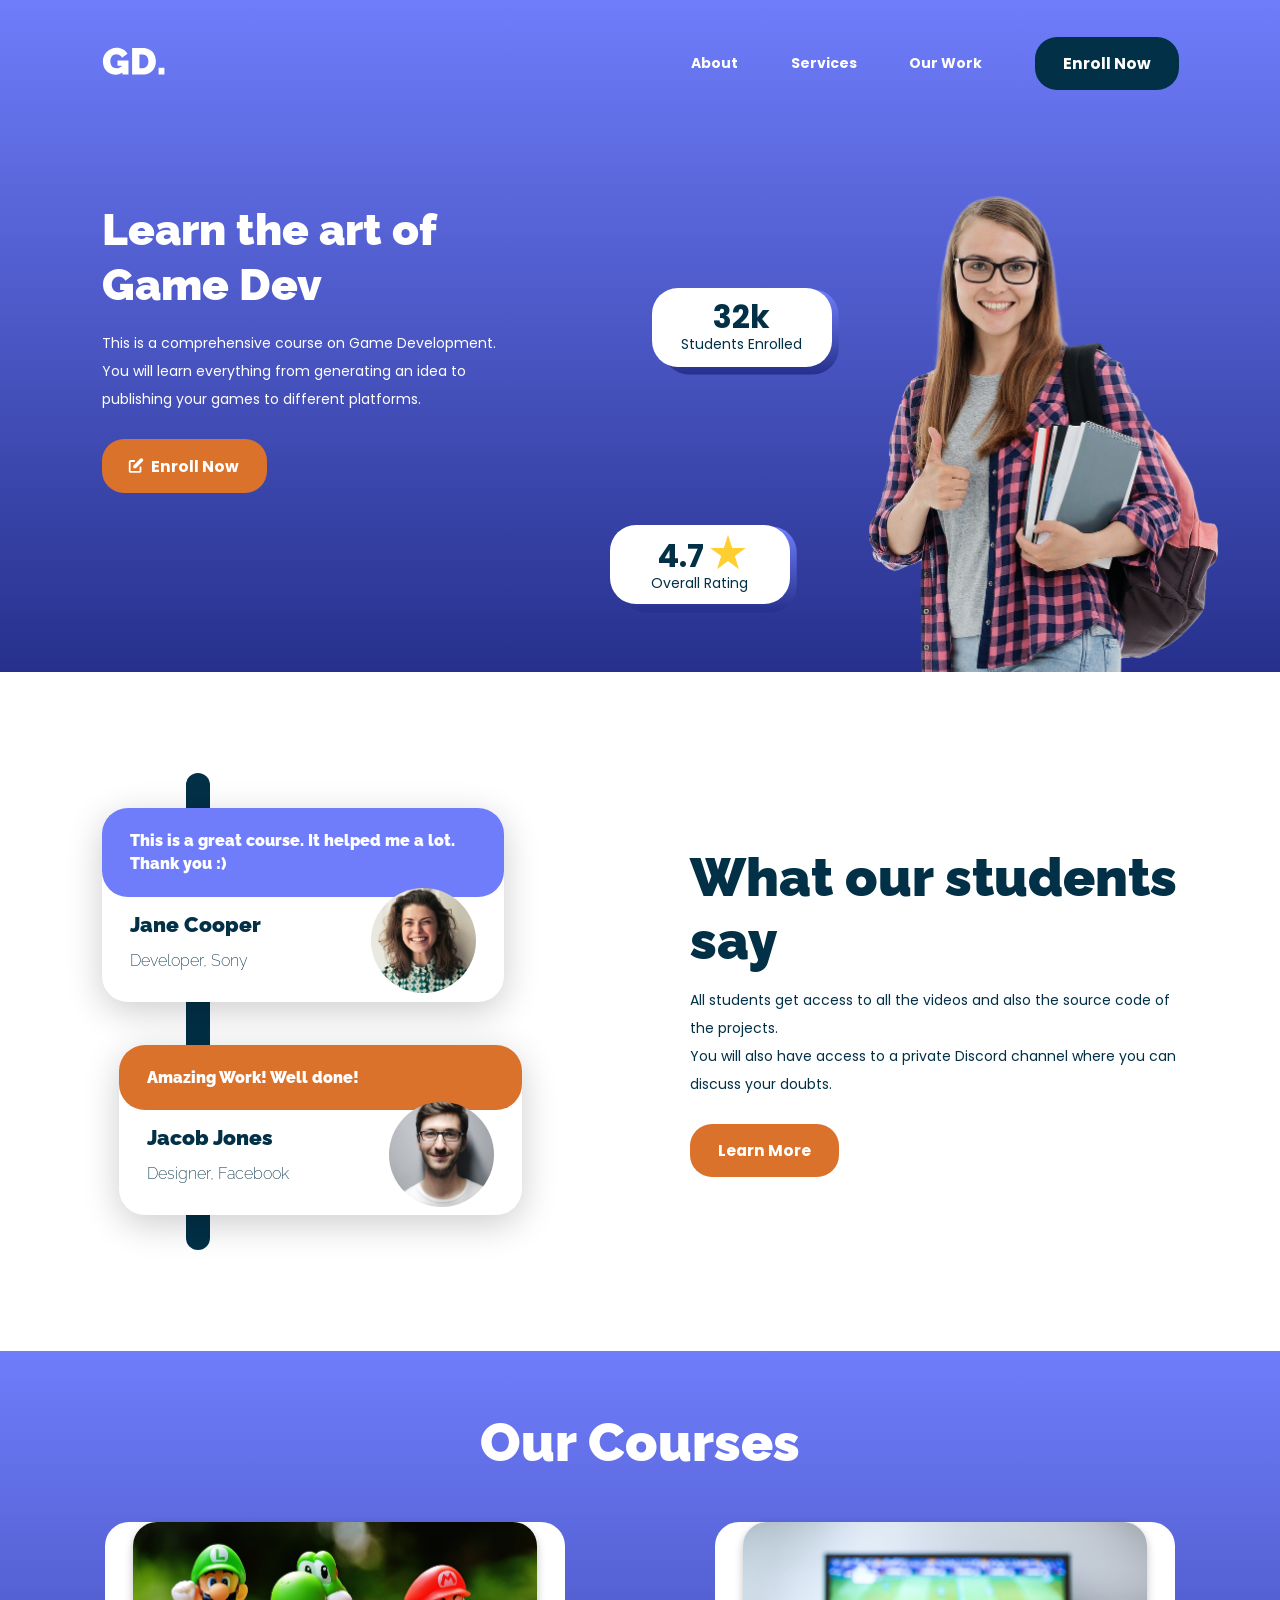
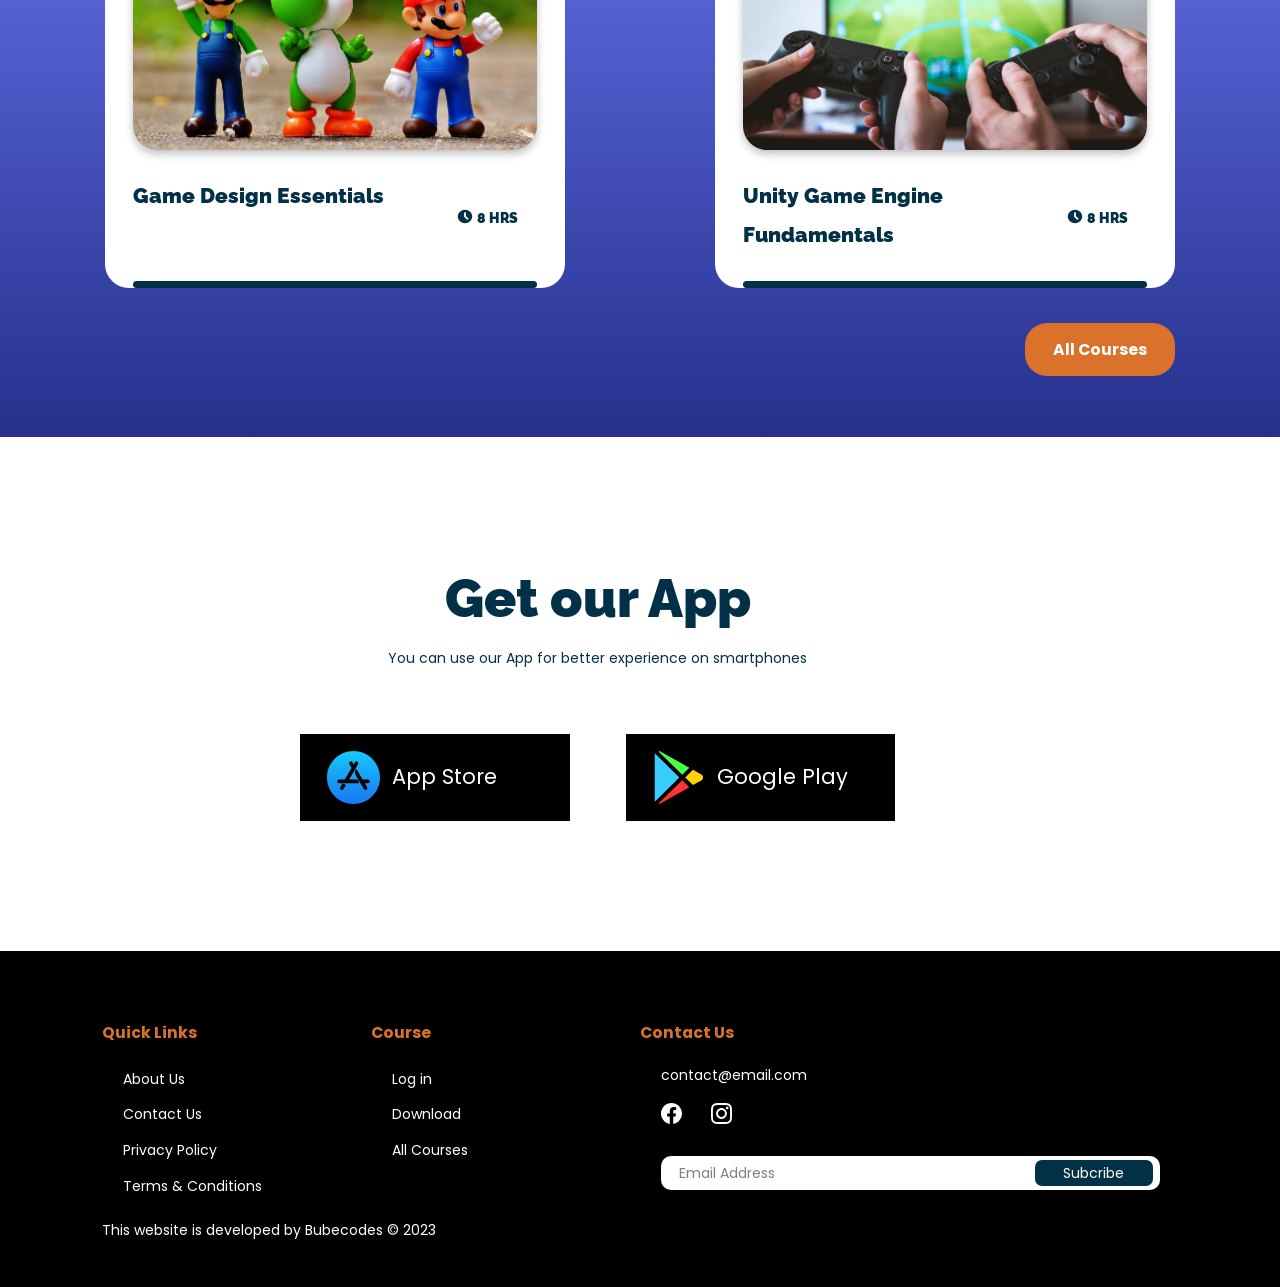
==== index.html @ 2bd20683 "first commit" ====
<!DOCTYPE html>
<html lang="en">
  <head>
    <meta charset="UTF-8" />
    <meta name="viewport" content="width=device-width, initial-scale=1.0" />
    <title>Game Dev</title>

    <link rel="stylesheet" href="../styles/styles.css">
    <link rel="stylesheet" href="../styles/reset.css">
  </head>
  <body>
    <header>
      <nav class="inner-container">
        <div id="logo">
          <img src="../assets/Logo (1).svg" alt="" class="logo-img" />
        </div>
        <div id="nav-bar">
          <img src="../assets/XOutline.svg" alt="" class="close-icon mobile"  />
          <ul class="nav-items">
            <li><a href="./" class="nav-link">About</a></li>
            <li><a href="./" class="nav-link">Services</a></li>
            <li><a href="./" class="nav-link">Our Work</a></li>
            <li><a href="./"><button>Enroll Now</button></a></li>
          </ul>
        </div>
        <img src="../assets/MenuAlt4Outline.svg" alt="" class="open-icon mobile" id="open-nav">
      </nav>
      <section id="hero-section" class="inner-container">
        <div class="hero-intro">
          <h1 class="hero-heading">Learn the art of Game Dev</h1>
          <p class="hero-subheading">
            This is a comprehensive course on Game Development. You will learn
            everything from generating an idea to publishing your games to
            different platforms.
          </p>
          <button class="button">
            <img src="../assets/PencilAlt.svg" alt="" class="btn-icon" />
            <span class="btn-text">Enroll Now</span>
          </button>
        </div>
        <div class="hero-img-section">
            <div class="student-enrolled">
                <span class="achievement">32k</span>
                <span class="enrolled">Students Enrolled</span>
            </div>
            <div class="rating">
                <span class="achievement">4.7<img src="../assets/emojione_star.svg" alt="" class="star-icon"></span>
                <span class="overall">Overall Rating</span>
            </div>
            <img src="../assets/person-hero.png" alt="" class="hero-img">
        </div>
      </section>
    </header>
    <main>
        <div class="inner-container">
            <section id="testimonial">
                <div class="testimonial-card">
                    <div class="line"></div>
                    <div class="card card-1">
                        <div class="testimonial">This is a great course. It helped me a lot. Thank you :)</div>
                        <div class="card-profile">
                            <div class="profile">
                                <span class="name">Jane Cooper</span>
                                <span class="occupation">Developer, Sony</span>
                            </div>
                            <div class="card-img"><img src="../assets/person-1.jpeg" alt="" class="person-photo"></div>
                        </div>
                    </div>
                    <div class="card card-2">
                        <div class="testimonial orange">Amazing Work! Well done!</div>
                        <div class="card-profile">
                            <div class="profile">
                                <span class="name">Jacob Jones</span>
                                <span class="occupation">Designer, Facebook</span>
                            </div>
                            <div class="card-img"><img src="../assets/person-2.jpeg" alt="" class="person-photo"></div>
                        </div>
                    </div>
                </div>
                <div class="testimonial-intro">
                    <h2 class="testimonial-heading">What our students say</h2>
                    <p>All students get access to all the videos and also the source code of the projects. <br>
                        You will also have access to a private Discord channel where you can discuss your doubts.
                    </p>
                    <button class="button orange">Learn More</button>
                </div>
            </section>
        </div>

        <div class="course-background">
            <div class="inner-container">
                <section id="our-courses" >
                    <h2>Our Courses</h2>
                    <div class="courses">
                        <div class="course-card">
                            <div class="img">
                                <img src="../assets/mario.jpeg" alt="">
                            </div>
                            <div class="game-title">
                                <span class="title">Game Design Essentials
                                </span>
                                <span class="hours"><img src="../assets/Clock.svg" alt=""> 8 HRS</span>
                            </div>
                            <div class="underline"></div>
                        </div>
                        <div class="course-card">
                            <div class="img">
                                <img src="../assets/pad-gaming.jpeg" alt="">
                            </div>
                            <div class="game-title">
                                <span class="title">Unity Game Engine Fundamentals</span>
                                <span class="hours"><img src="../assets/Clock.svg" alt=""> 8 HRS</span>
                            </div>
                            <div class="underline"></div>
                        </div>
                    </div>
                    <button class="button orange">All Courses</button>
                </section>
            </div>
        </div>

        <div class="inner-container">
            <section id="get-app">
                <h2>Get our App</h2>
                <p>You can use our App for better experience on smartphones</p>
                <div class="app-stores">
                    <div class="store">
                        <img src="../assets/Vector (1).svg" alt="" class="store-logo">
                        <span class="store-name">App Store</span>
                    </div>
                    <div class="store">
                        <img src="../assets/Group 8.svg" alt="" class="store-logo">
                        <span class="store-name">Google Play</span>
                    </div>
                </div>
            </section>
        </div>
    </main>
    <footer>
        <div class="inner-container">
            <div class="footer-links">
                <div class="quick-links">
                    <h3 class="footer-heading">Quick Links</h3>
                    <ul class="footer-ul">
                        <li><a href="./" class="footer-li">About Us</a></li>
                        <li><a href="./" class="footer-li">Contact Us</a></li>
                        <li><a href="./" class="footer-li">Privacy Policy</a></li>
                        <li><a href="./" class="footer-li">Terms & Conditions</a></li>
                    </ul>
                </div>
                <div class="course">
                    <h3 class="footer-heading">Course</h3>
                    <ul class="footer-ul">
                        <li><a href="./" class="footer-li">Log in</a></li>
                        <li><a href="./" class="footer-li">Download</a></li>
                        <li><a href="./" class="footer-li">All Courses</a></li>
                    </ul>
                </div>
                <div class="contact-us">
                    <h3 class="footer-heading">Contact Us</h3>
                    <div class="footer-ul">
                        <span><a href="./" class="footer-li">contact@email.com</a></span>
                        <div class="social-wrapper">
                            <img src="../assets/facebook-icon.svg" alt="" class="social">
                            <img src="../assets/instagram-icon.svg" alt="" class="social">
                        </div>
                        <div class="email-area">
                            <input type="email" placeholder="Email Address">
                            <button>Subcribe</button>
                        </div>
                    </div>
                </div>
            </div>
            <span class="small">This website is developed by Bubecodes © 2023</span>
        </div>
    </footer>
  </body>
  <script src="../script/index.js"></script>
</html>
---- styles/styles.css ----
@import url("https://fonts.googleapis.com/css2?family=Poppins:wght@200;300;400;500;600;700&family=Raleway:wght@400;700;800;900&display=swap");
.inner-container {
  max-width: 1280px;
  margin: 0 auto;
}

.mobile {
  display: none;
}

header {
  background: linear-gradient(180deg, #6f7dfb 0%, #26308c 100%);
  height: 48rem;
  overflow: hidden;
}

nav {
  display: flex;
  justify-content: space-between;
  align-items: center;
  padding: 2.62rem 7.25rem;
}
nav #logo img {
  width: 4.5rem;
  height: 2.95rem;
}
nav .nav-items {
  display: flex;
  align-items: center;
}
nav .nav-items li + li {
  margin-left: 3.75rem;
}
nav .nav-items a {
  color: #ffffff;
  font-size: 1rem;
  font-family: "Poppins", sans-serif;
  font-weight: 700;
}
nav .nav-items a:hover {
  color: #023047;
}
nav .nav-items button {
  border: none;
  font-size: 1.125em;
  font-family: "Poppins", sans-serif;
  border-radius: 22px;
  color: #ffffff;
  cursor: pointer;
  padding: 1rem 2rem;
  font-weight: 700;
  background-color: #023047;
}
nav .nav-items button:hover {
  opacity: 0.7;
}
nav .nav-items button:active {
  opacity: 1;
}

#hero-section {
  display: flex;
  align-items: center;
  justify-content: space-between;
  align-items: flex-start;
  margin-top: 4rem;
  padding: 0rem 7.25rem;
}
#hero-section .hero-intro {
  width: 28.5rem;
  position: relative;
  top: 1.5rem;
}
#hero-section .hero-intro h1 {
  color: #ffffff;
  font-family: "Raleway", sans-serif;
  font-size: 3.125rem;
  font-weight: 900;
  line-height: 3.90625rem;
}
#hero-section .hero-intro p {
  color: #ffffff;
  font-family: "Poppins", sans-serif;
  font-size: 1rem;
  font-weight: 400;
  line-height: 2rem;
  margin-top: 1.13rem;
  margin-bottom: 1.88rem;
}
#hero-section .hero-intro button {
  border: none;
  font-size: 1.125em;
  font-family: "Poppins", sans-serif;
  border-radius: 22px;
  color: #ffffff;
  cursor: pointer;
  padding: 1rem 2rem;
  font-weight: 700;
  background-color: #da722c;
}
#hero-section .hero-intro button:hover {
  opacity: 0.7;
}
#hero-section .hero-intro button:active {
  opacity: 1;
}
#hero-section .hero-intro button > img {
  position: relative;
  top: 0.219rem;
  right: 0.188rem;
}
#hero-section .hero-img-section {
  position: relative;
  z-index: 1;
}
#hero-section .hero-img-section > img {
  width: 26.875rem;
  height: -moz-fit-content;
  height: fit-content;
  position: relative;
  right: -4rem;
  z-index: -2;
}
#hero-section .hero-img-section .student-enrolled {
  position: absolute;
  width: 12.875rem;
  height: 5.625rem;
  display: flex;
  flex-direction: column;
  align-items: center;
  justify-content: center;
  border-radius: 26px;
  font-family: "Poppins", sans-serif;
  color: #023047;
  font-size: 1rem;
  background-color: #ffffff;
  top: 7.56rem;
  left: -10.75rem;
}
#hero-section .hero-img-section .student-enrolled::before {
  content: "";
  position: absolute;
  border-radius: 26px;
  top: -0.25rem;
  right: 0.125rem;
  bottom: -0.25rem;
  left: 0.125rem;
  transform: translate(0.625rem, 0.313rem);
  z-index: -1;
  background: linear-gradient(180deg, #6f7dfb 0%, #26308c 100%);
}
#hero-section .hero-img-section .student-enrolled span {
  color: #023047;
  font-family: "Poppins", sans-serif;
}
#hero-section .hero-img-section .student-enrolled > span:nth-child(odd) {
  font-size: 2.25rem;
  font-weight: 700;
}
#hero-section .hero-img-section .student-enrolled > span:nth-child(even) {
  position: relative;
  font-size: 1rem;
  font-weight: 400;
  top: -7px;
}
#hero-section .hero-img-section .rating {
  position: absolute;
  width: 12.875rem;
  height: 5.625rem;
  display: flex;
  flex-direction: column;
  align-items: center;
  justify-content: center;
  border-radius: 26px;
  font-family: "Poppins", sans-serif;
  color: #023047;
  font-size: 1rem;
  background-color: #ffffff;
  bottom: 13.5rem;
  left: -13.75rem;
}
#hero-section .hero-img-section .rating::before {
  content: "";
  position: absolute;
  border-radius: 26px;
  top: -0.25rem;
  right: 0.125rem;
  bottom: -0.25rem;
  left: 0.125rem;
  transform: translate(0.625rem, 0.313rem);
  z-index: -1;
  background: linear-gradient(180deg, #6f7dfb 0%, #26308c 100%);
}
#hero-section .hero-img-section .rating span {
  color: #023047;
  font-family: "Poppins", sans-serif;
}
#hero-section .hero-img-section .rating > span:nth-child(odd) {
  font-size: 2.25rem;
  font-weight: 700;
}
#hero-section .hero-img-section .rating > span:nth-child(even) {
  position: relative;
  font-size: 1rem;
  font-weight: 400;
  top: -7px;
}
#hero-section .hero-img-section .rating .star-icon {
  position: relative;
  top: 0.313rem;
  left: 0.313rem;
  width: 2.75rem;
  height: 2.75rem;
}

#testimonial {
  display: flex;
  align-items: center;
  justify-content: space-between;
  margin: 7.25rem;
  height: 34rem;
}
#testimonial .testimonial-card {
  position: relative;
}
#testimonial .testimonial-card .line {
  position: relative;
  left: 6rem;
  width: 1.75rem;
  height: 34.125rem;
  border-radius: 1.5rem;
  background: #023047;
}
#testimonial .testimonial-card .card {
  position: absolute;
  width: 28.75rem;
  display: flex;
  flex-direction: column;
  border-radius: 26px;
  font-family: "Poppins", sans-serif;
  color: #023047;
  background-color: #ffffff;
  box-shadow: 0px 9px 36px 0px rgba(0, 0, 0, 0.2);
}
#testimonial .testimonial-card .card .testimonial {
  border-radius: 26px;
  width: calc(inherit - 4rem);
  padding: 1.5rem 2rem;
  color: #ffffff;
  font-family: "Raleway", sans-serif;
  font-size: 1.125rem;
  font-weight: 900;
  line-height: 1.6875rem;
  background-color: #6f7dfb;
}
#testimonial .testimonial-card .card .card-profile {
  display: flex;
  align-items: center;
  justify-content: space-between;
  justify-content: space-between;
  padding: 0 2rem;
  position: relative;
  top: -0.625rem;
}
#testimonial .testimonial-card .card .card-profile .profile {
  color: #023047;
  font-family: "Raleway", sans-serif;
  display: flex;
  flex-direction: column;
}
#testimonial .testimonial-card .card .card-profile .profile > span:nth-child(1) {
  font-weight: 900;
  font-size: 1.5rem;
  margin-bottom: 1rem;
}
#testimonial .testimonial-card .card .card-profile .profile > span:nth-child(2) {
  font-size: 1.125rem;
  font-weight: 200;
}
#testimonial .testimonial-card .card .card-profile .card-img {
  position: relative;
  width: 7.5rem;
  height: 7.5rem;
  border-radius: 50%;
  z-index: 1;
}
#testimonial .testimonial-card .card .card-profile .card-img img {
  border-radius: 50%;
  position: relative;
  width: inherit;
  height: inherit;
  -o-object-fit: cover;
     object-fit: cover;
}
#testimonial .testimonial-card .card-1 {
  top: 2.5rem;
}
#testimonial .testimonial-card .card-2 {
  bottom: 2.5rem;
  left: 1.25rem;
}
#testimonial .testimonial-card .card-2 .orange {
  background-color: #da722c;
}
#testimonial .testimonial-intro {
  color: #023047;
  width: 34.9rem;
}
#testimonial .testimonial-intro h2 {
  font-family: "Raleway", sans-serif;
  font-size: 3.75rem;
  font-weight: 900;
  line-height: 4.5rem;
}
#testimonial .testimonial-intro p {
  font-family: "Poppins", sans-serif;
  font-size: 1rem;
  font-weight: 400;
  line-height: 2rem;
  margin-top: 1rem;
  margin-bottom: 1.88rem;
}
#testimonial .testimonial-intro button {
  border: none;
  font-size: 1.125em;
  font-family: "Poppins", sans-serif;
  border-radius: 22px;
  color: #ffffff;
  cursor: pointer;
  padding: 1rem 2rem;
  font-weight: 700;
  background-color: #da722c;
}
#testimonial .testimonial-intro button:hover {
  opacity: 0.7;
}
#testimonial .testimonial-intro button:active {
  opacity: 1;
}

.course-background {
  background: linear-gradient(180deg, #6f7dfb 0%, #26308c 100%);
}

#our-courses {
  padding: 0 7.5rem;
  height: 49rem;
  display: flex;
  flex-direction: column;
  align-items: center;
  justify-content: center;
}
#our-courses h2 {
  color: #ffffff;
  text-align: center;
  font-family: "Raleway", sans-serif;
  font-size: 3.75rem;
  font-weight: 900;
}
#our-courses .courses {
  width: 100%;
  display: flex;
  justify-content: space-between;
}
#our-courses .courses .course-card {
  position: relative;
  display: flex;
  width: 28.875rem;
  height: 26.125rem;
  padding: 0rem 2rem;
  flex-direction: column;
  align-items: flex-start;
  gap: 1.875rem;
  border-radius: 24px;
  background-color: #ffffff;
  margin-top: 3.5rem;
  margin-bottom: 2.5rem;
}
#our-courses .courses .course-card .img {
  border-radius: 24px;
  width: 28.875rem;
  height: 16.25rem;
  box-shadow: 0px 4px 8px 0px rgba(0, 0, 0, 0.25);
}
#our-courses .courses .course-card .img img {
  border-radius: 24px;
  position: relative;
  width: inherit;
  height: inherit;
  -o-object-fit: cover;
     object-fit: cover;
}
#our-courses .courses .course-card .game-title {
  display: flex;
  align-items: center;
  gap: 1rem;
  justify-content: space-between;
  width: 100%;
  font-weight: 900;
  color: #023047;
  font-family: "Raleway", sans-serif;
}
#our-courses .courses .course-card .game-title > span:nth-child(1) {
  width: 70%;
  height: 5.62rem;
  font-size: 1.5rem;
  line-height: 2.8125rem;
}
#our-courses .courses .course-card .game-title > span:nth-child(2) {
  width: 20%;
  font-size: 1rem;
}
#our-courses .courses .course-card .game-title > span:nth-child(2) img {
  position: relative;
  top: 0.188rem;
  width: 1.25rem;
  height: 1.25rem;
}
#our-courses .courses .course-card .underline {
  height: 0.5rem;
  align-self: stretch;
  background-color: #023047;
  border-radius: 24px;
}
#our-courses button {
  border: none;
  font-size: 1.125em;
  font-family: "Poppins", sans-serif;
  border-radius: 22px;
  color: #ffffff;
  cursor: pointer;
  padding: 1rem 2rem;
  font-weight: 700;
  background-color: #da722c;
  align-self: flex-end;
}
#our-courses button:hover {
  opacity: 0.7;
}
#our-courses button:active {
  opacity: 1;
}

#get-app {
  margin: 9.25rem;
  width: 66.87rem;
  display: flex;
  flex-direction: column;
  align-items: center;
  justify-content: center;
}
#get-app h2 {
  color: #023047;
  text-align: center;
  font-family: "Raleway", sans-serif;
  font-size: 3.75rem;
  font-weight: 900;
  line-height: 4.5rem;
}
#get-app p {
  color: #023047;
  font-family: "Poppins", sans-serif;
  font-size: 1rem;
  font-weight: 400;
  line-height: 2rem;
  margin-top: 1rem;
  margin-bottom: 4.44rem;
}
#get-app .app-stores {
  display: flex;
  align-items: center;
  justify-content: space-between;
  width: 42.5rem;
}
#get-app .app-stores .store {
  background-color: black;
  display: flex;
  width: 15.375rem;
  padding: 1.25rem 1.9375rem;
  align-items: center;
  gap: 0.875rem;
}
#get-app .app-stores .store .store-logo {
  width: 3.75rem;
  height: 3.75rem;
}
#get-app .app-stores .store span {
  color: #ffffff;
  text-align: center;
  font-family: "Poppins", sans-serif;
  font-size: 1.5rem;
  font-weight: 400;
  line-height: 3rem;
}

footer {
  background-color: black;
  height: 14.5625rem;
  color: #ffffff;
  padding: 4.73rem 7.25rem;
  color: #ffffff;
  font-family: "Poppins", sans-serif;
  font-size: 1rem;
  font-weight: 400;
}
footer .small {
  position: relative;
  top: 2rem;
}
footer .footer-links {
  display: flex;
  align-items: center;
  justify-content: space-between;
  align-items: flex-start;
}
footer .footer-links .quick-links {
  position: relative;
  flex: 1;
}
footer .footer-links .course {
  position: relative;
  flex: 1;
}
footer .footer-links .contact-us {
  position: relative;
  flex: 2;
}
footer .footer-links .contact-us .email-area {
  width: 31.5625rem;
  height: 0.4375rem;
  background-color: #ffffff;
  display: flex;
  align-items: center;
  justify-content: space-between;
  width: 90%;
  border-radius: 10px;
  padding: 1rem 0.5rem;
}
footer .footer-links .contact-us .email-area input {
  border: none;
  outline: none;
  width: 65%;
  margin-left: 0.8rem;
  font-size: 1rem;
  font-family: "Poppins", sans-serif;
  font-weight: 400;
}
footer .footer-links .contact-us .email-area input::-moz-placeholder {
  color: gray;
  font-size: 1rem;
}
footer .footer-links .contact-us .email-area input::placeholder {
  color: gray;
  font-size: 1rem;
}
footer .footer-links .contact-us .email-area button {
  border: none;
  font-size: 1.125em;
  font-family: "Poppins", sans-serif;
  border-radius: 22px;
  color: #ffffff;
  cursor: pointer;
  padding: 1rem 2rem;
  font-weight: 700;
  width: 8.4375rem;
  height: 1.875rem;
  background-color: #023047;
  font-size: 1rem;
  font-weight: 400;
  font-family: "Poppins", sans-serif;
  padding: 0 0;
  border-radius: 7px;
}
footer .footer-links .contact-us .email-area button:hover {
  opacity: 0.7;
}
footer .footer-links .contact-us .email-area button:active {
  opacity: 1;
}
footer .footer-links .footer-heading {
  color: #da722c;
  font-family: "Poppins", sans-serif;
  font-size: 1.125rem;
  font-weight: bolder;
  line-height: 2.25rem;
}
footer .footer-links .footer-ul {
  display: flex;
  flex-direction: column;
  position: relative;
  left: 1.5rem;
  top: 0.88rem;
}
footer .footer-links .footer-ul .footer-li {
  color: #ffffff;
  font-family: "Poppins", sans-serif;
  font-size: 1rem;
  font-weight: 400;
  line-height: 2rem;
}
footer .footer-links .footer-ul .footer-li:hover {
  color: #6f7dfb;
}
footer .footer-links .footer-ul li {
  margin: 0.28rem 0;
}
footer .footer-links .footer-ul .social-wrapper {
  margin-top: 1rem;
  margin-bottom: 1.88rem;
}
footer .footer-links .footer-ul .social-wrapper > img:nth-child(1) {
  margin-right: 1.75rem;
}
footer .footer-links .footer-ul .social-wrapper .social {
  width: 1.5rem;
  height: 1.5rem;
  cursor: pointer;
}

@media only screen and (min-width: 1440px) and (max-width: 1550px) {
  html {
    font-size: 16.5px;
  }
}
@media only screen and (min-width: 1300px) and (max-width: 1440px) {
  html {
    font-size: 15px;
  }
}
@media only screen and (min-width: 1190px) and (max-width: 1300px) {
  html {
    font-size: 14px;
  }
}
@media only screen and (min-width: 1080px) and (max-width: 1190px) {
  html {
    font-size: 12.8px;
  }
}
@media only screen and (min-width: 960px) and (max-width: 1080px) {
  html {
    font-size: 11.5px;
  }
}
@media only screen and (min-width: 860px) and (max-width: 960px) {
  html {
    font-size: 10.5px;
  }
}
@media only screen and (min-width: 760px) and (max-width: 860px) {
  html {
    font-size: 9.5px;
  }
}
@media only screen and (min-width: 640px) and (max-width: 760px) {
  html {
    font-size: 7.8px;
  }
}
@media only screen and (max-width: 640px) {
  .mobile {
    display: block;
    width: 2.5rem;
    height: 2.5rem;
  }
  header {
    height: 56rem;
  }
  nav {
    display: flex;
    justify-content: space-between;
    align-items: center;
    padding: 3.75rem 2rem;
  }
  nav #logo img {
    width: 3.875rem;
    height: 2.625rem;
  }
  nav .open-icon {
    cursor: pointer;
  }
  nav #nav-bar {
    display: flex;
    position: absolute;
    background-color: black;
    flex-direction: column;
    align-items: center;
    justify-content: center;
    width: 100%;
    height: 56rem;
    z-index: 2;
    top: 0;
    opacity: 0;
    pointer-events: none;
    transition: ease-in-out 500ms;
  }
  nav #nav-bar.active {
    opacity: 1;
    pointer-events: all;
  }
  nav #nav-bar .close-icon {
    cursor: pointer;
    position: absolute;
    top: 3.75rem;
    right: 4rem;
    float: right;
  }
  nav .nav-items {
    display: flex;
    align-items: center;
    flex-direction: column;
  }
  nav .nav-items li + li {
    margin-left: 0rem;
  }
  nav .nav-items li {
    padding: 2rem 0rem;
  }
  nav .nav-items a {
    font-size: 1.5rem;
    font-weight: 400;
  }
  nav .nav-items a:hover {
    color: #6f7dfb;
  }
  nav .nav-items button {
    background-color: #da722c;
  }
  #hero-section {
    flex-direction: column;
    margin-top: 0rem;
    padding: 0rem 2rem;
  }
  #hero-section .hero-intro {
    width: 21.875rem;
    position: relative;
    top: 0rem;
    margin-bottom: 0rem;
  }
  #hero-section .hero-intro h1 {
    font-size: 2.25rem;
    line-height: 2.8125rem;
  }
  #hero-section .hero-intro button {
    font-size: 1em;
    padding: 0.75rem 2rem;
  }
  #hero-section .hero-intro button > img {
    position: relative;
    top: 0.25rem;
    right: 0.188rem;
  }
  #hero-section .hero-img-section {
    position: relative;
    z-index: 1;
    width: 100%;
  }
  #hero-section .hero-img-section > img {
    width: 19.125rem;
    height: -moz-fit-content;
    height: fit-content;
    position: relative;
    right: -5rem;
    z-index: -2;
    float: right;
  }
  #hero-section .hero-img-section .student-enrolled {
    position: absolute;
    width: 9.875rem;
    height: 4.625rem;
    top: 6.56rem;
    left: 2rem;
  }
  #hero-section .hero-img-section .student-enrolled > span:nth-child(odd) {
    font-size: 1.5rem;
  }
  #hero-section .hero-img-section .student-enrolled > span:nth-child(even) {
    font-size: 0.75rem;
    margin-top: 0.5rem;
  }
  #hero-section .hero-img-section .rating {
    position: absolute;
    width: 9.875rem;
    height: 4.625rem;
    bottom: 10.5rem;
    left: 1rem;
  }
  #hero-section .hero-img-section .rating > span:nth-child(odd) {
    font-size: 1.5rem;
  }
  #hero-section .hero-img-section .rating > span:nth-child(even) {
    font-size: 0.75rem;
    margin-top: 0.5rem;
  }
  #hero-section .hero-img-section .rating .star-icon {
    position: relative;
    top: 0.113rem;
    left: 0.213rem;
    width: 1.5rem;
    height: 1.5rem;
  }
  #testimonial {
    position: relative;
    display: flex;
    align-items: center;
    justify-content: space-between;
    flex-direction: column;
    margin: 2rem;
    height: 40rem;
    padding: 3rem 0 12rem 0;
  }
  #testimonial .testimonial-card {
    position: relative;
    width: 100%;
  }
  #testimonial .testimonial-card .line {
    position: relative;
    left: 5.19rem;
    width: 1.75rem;
    height: 30.25rem;
    border-radius: 1.5rem;
    background: #023047;
  }
  #testimonial .testimonial-card .card {
    width: 100%;
  }
  #testimonial .testimonial-card .card .card-profile .profile > span:nth-child(1) {
    font-size: 1.125rem;
  }
  #testimonial .testimonial-card .card .card-profile .profile > span:nth-child(2) {
    font-size: 0.875rem;
  }
  #testimonial .testimonial-card .card .card-profile .card-img {
    width: 6.25rem;
    height: 6.25rem;
  }
  #testimonial .testimonial-card .card-1 {
    top: 2.5rem;
  }
  #testimonial .testimonial-card .card-2 {
    bottom: 2.5rem;
    left: 0rem;
  }
  #testimonial .testimonial-card .card-2 .orange {
    background-color: #da722c;
  }
  #testimonial .testimonial-intro {
    width: 100%;
    order: -1;
  }
  #testimonial .testimonial-intro h2 {
    font-size: 1.875rem;
    line-height: 2.25rem;
  }
  #testimonial .testimonial-intro p {
    margin-top: 0.75rem;
    margin-bottom: 1.88rem;
  }
  #testimonial .testimonial-intro button {
    position: absolute;
    bottom: 3rem;
    right: 0rem;
  }
  #our-courses {
    padding: 0 0;
    height: 75rem;
  }
  #our-courses h2 {
    font-size: 1.875rem;
  }
  #our-courses .courses {
    width: 100%;
    flex-direction: column;
  }
  #our-courses .courses .course-card {
    width: calc(100% - 4rem);
    height: 23.1rem;
  }
  #our-courses .courses .course-card .img {
    width: 100%;
    height: 14rem;
  }
  #our-courses .courses .course-card .game-title > span:nth-child(1) {
    width: 70%;
    height: 5rem;
    font-size: 1.4rem;
    line-height: 2.8rem;
  }
  #our-courses button {
    margin-right: 3rem;
  }
  #get-app {
    margin: 7.25rem 2rem;
    width: calc(100% - 4rem);
  }
  #get-app h2 {
    font-size: 1.875rem;
  }
  #get-app p {
    text-align: center;
  }
  #get-app .app-stores {
    display: flex;
    align-items: center;
    justify-content: space-between;
    width: 100%;
    flex-direction: column;
  }
  #get-app .app-stores .store {
    width: calc(80% - 4rem);
    margin-bottom: 2rem;
    display: flex;
    align-items: center;
    justify-content: center;
  }
  #get-app .app-stores .store .store-logo {
    width: 3rem;
    height: 3rem;
  }
  footer {
    height: 51.1875rem;
    padding: 2.73rem 2rem;
    text-align: center;
  }
  footer .small {
    position: relative;
  }
  footer .footer-links {
    width: 100%;
    display: flex;
    align-items: center;
    justify-content: space-between;
    flex-direction: column;
  }
  footer .footer-links .quick-links {
    width: 100%;
    margin-bottom: 3rem;
  }
  footer .footer-links .course {
    width: 100%;
    margin-bottom: 3rem;
  }
  footer .footer-links .contact-us {
    width: 100%;
    margin-bottom: 3rem;
  }
  footer .footer-links .contact-us .email-area {
    width: 100%;
    height: inherit;
    background-color: transparent;
    display: flex;
    align-items: center;
    justify-content: space-between;
    flex-direction: column;
    border-radius: 10px;
    padding: 0rem 0rem;
  }
  footer .footer-links .contact-us .email-area input {
    border: none;
    outline: none;
    border-radius: 10px;
    padding: 1rem 2rem;
    height: 0.8375rem;
    width: calc(100% - 4rem);
    margin-left: 0rem;
    margin-bottom: 1rem;
    font-size: 1.1rem;
  }
  footer .footer-links .contact-us .email-area button {
    font-size: 1em;
    padding: 0.75rem 2rem;
    width: 40%;
    height: 3rem;
    background-color: #023047;
    font-size: 1rem;
    font-weight: 400;
    font-family: "Poppins", sans-serif;
    padding: 0 0;
    border-radius: 7px;
  }
  footer .footer-links .footer-heading {
    color: #da722c;
    font-family: "Poppins", sans-serif;
    font-size: 1.125rem;
    font-weight: bolder;
    line-height: 2.25rem;
  }
  footer .footer-links .footer-ul {
    display: flex;
    flex-direction: column;
    position: relative;
    left: 0rem;
    top: 0.88rem;
  }
  footer .footer-links .footer-ul .footer-li {
    color: #ffffff;
    font-family: "Poppins", sans-serif;
    font-size: 1rem;
    font-weight: 400;
    line-height: 2rem;
  }
  footer .footer-links .footer-ul .footer-li:hover {
    color: #6f7dfb;
  }
  footer .footer-links .footer-ul li {
    margin: 0.28rem 0;
  }
  footer .footer-links .footer-ul .social-wrapper {
    margin-top: 1rem;
    margin-bottom: 1.88rem;
  }
  footer .footer-links .footer-ul .social-wrapper > img:nth-child(1) {
    margin-right: 1.75rem;
  }
  footer .footer-links .footer-ul .social-wrapper .social {
    width: 1.5rem;
    height: 1.5rem;
    cursor: pointer;
  }
}/*# sourceMappingURL=styles.css.map */
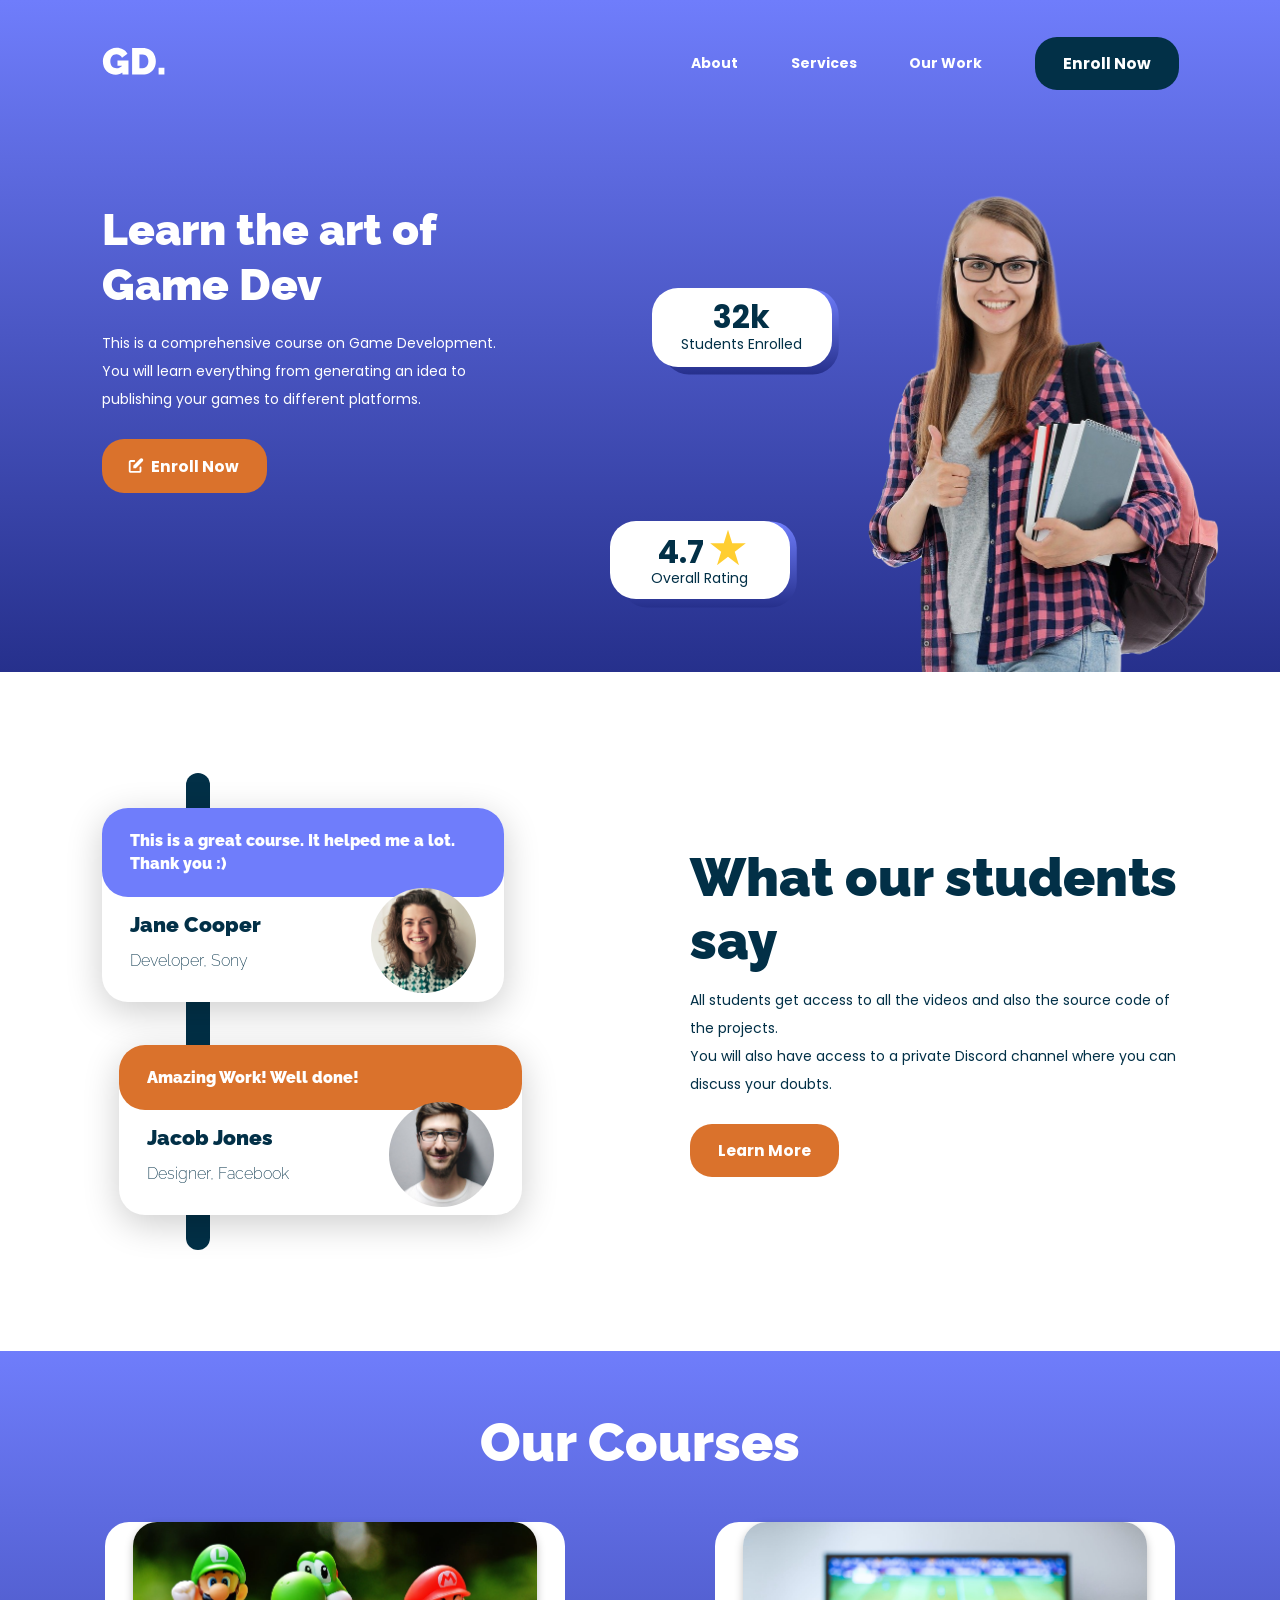
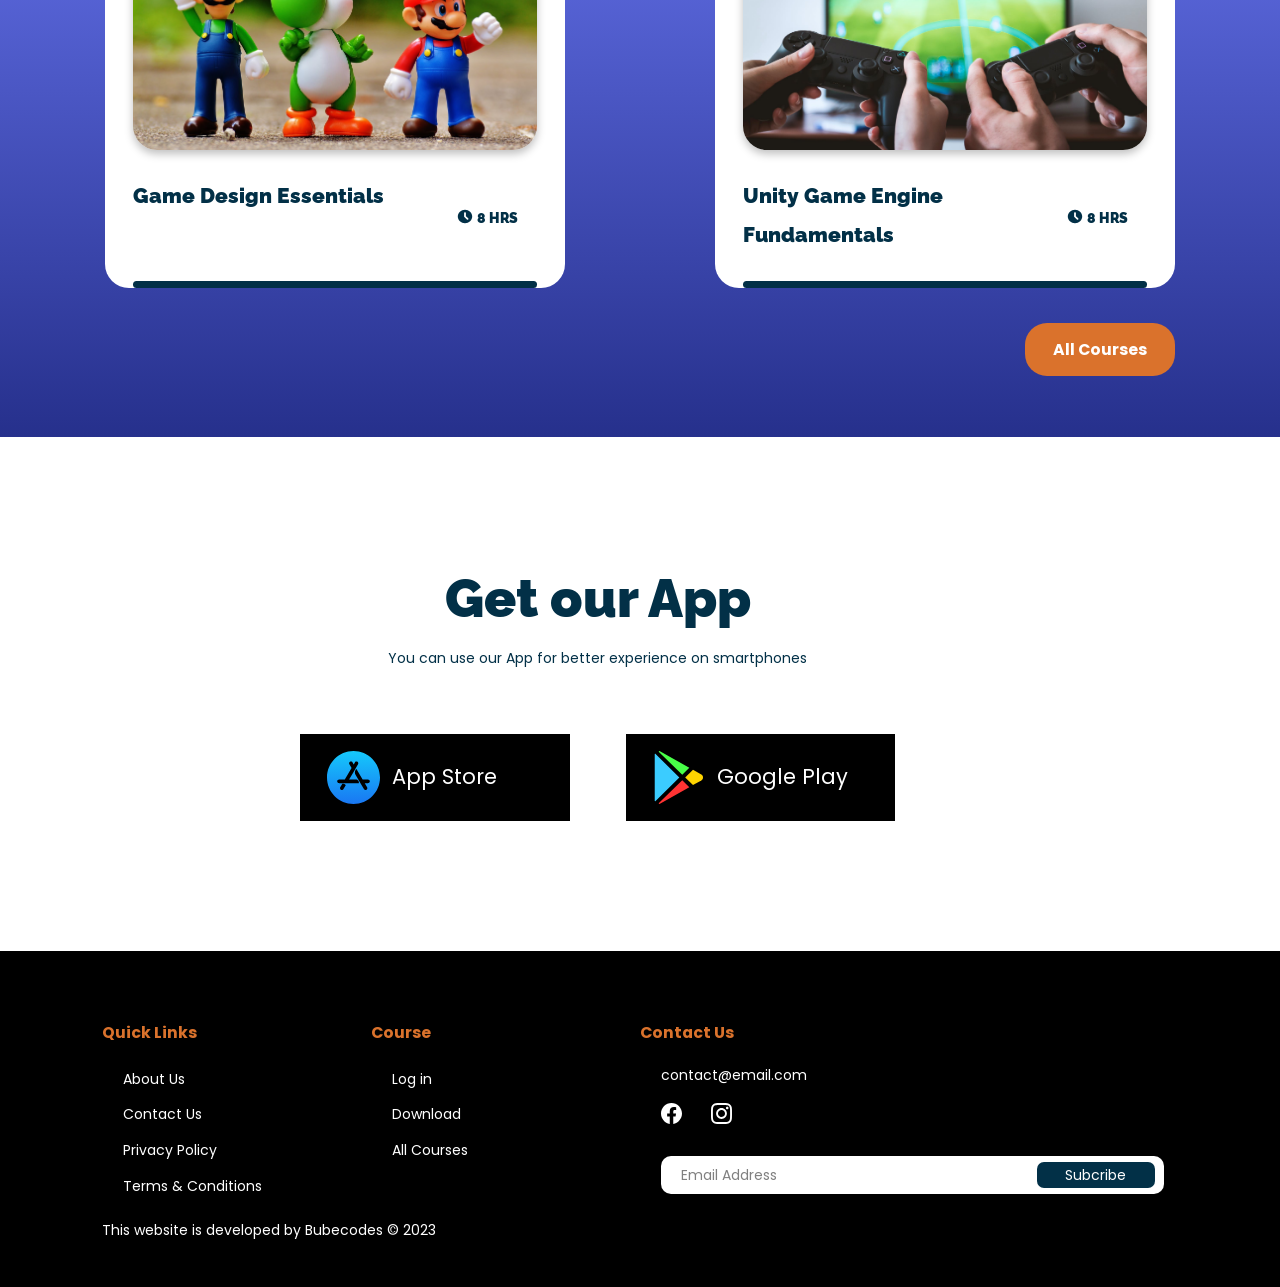
==== commit 0e2015f9: "javasript file update" ====
--- a/index.html
+++ b/index.html
@@ -165,8 +165,9 @@
                             <img src="../assets/instagram-icon.svg" alt="" class="social">
                         </div>
                         <div class="email-area">
-                            <input type="email" placeholder="Email Address">
-                            <button>Subcribe</button>
+                            <input type="email" placeholder="Email Address" id="email">
+                            <small></small>
+                            <button class="subcribe">Subcribe</button>
                         </div>
                     </div>
                 </div>
--- a/styles/styles.css
+++ b/styles/styles.css
@@ -115,8 +115,7 @@
 }
 #hero-section .hero-img-section > img {
   width: 26.875rem;
-  height: -moz-fit-content;
-  height: fit-content;
+  height: 43rem;
   position: relative;
   right: -4rem;
   z-index: -2;
@@ -535,6 +534,16 @@
   width: 90%;
   border-radius: 10px;
   padding: 1rem 0.5rem;
+  border: 2px solid transparent;
+}
+footer .footer-links .contact-us .email-area.error {
+  border: 2px solid hsl(0, 87%, 67%);
+}
+footer .footer-links .contact-us .email-area small {
+  position: absolute;
+  top: 10rem;
+  font-size: 0.8rem;
+  color: hsl(0, 87%, 67%);
 }
 footer .footer-links .contact-us .email-area input {
   border: none;
@@ -544,6 +553,9 @@
   font-size: 1rem;
   font-family: "Poppins", sans-serif;
   font-weight: 400;
+}
+footer .footer-links .contact-us .email-area input.error {
+  color: hsl(0, 87%, 67%);
 }
 footer .footer-links .contact-us .email-area input::-moz-placeholder {
   color: gray;
@@ -689,6 +701,8 @@
     width: 100%;
     height: 56rem;
     z-index: 2;
+    left: 0;
+    right: 0;
     top: 0;
     opacity: 0;
     pointer-events: none;
@@ -742,8 +756,9 @@
     line-height: 2.8125rem;
   }
   #hero-section .hero-intro button {
-    font-size: 1em;
-    padding: 0.75rem 2rem;
+    padding: 0.8rem 1.5rem;
+    font-size: 0.9rem;
+    border-radius: 20px;
   }
   #hero-section .hero-intro button > img {
     position: relative;
@@ -754,22 +769,24 @@
     position: relative;
     z-index: 1;
     width: 100%;
+    top: 1rem;
   }
   #hero-section .hero-img-section > img {
     width: 19.125rem;
-    height: -moz-fit-content;
-    height: fit-content;
+    height: 24.9375rem;
     position: relative;
     right: -5rem;
     z-index: -2;
     float: right;
+    -o-object-fit: contain;
+       object-fit: contain;
   }
   #hero-section .hero-img-section .student-enrolled {
     position: absolute;
     width: 9.875rem;
     height: 4.625rem;
     top: 6.56rem;
-    left: 2rem;
+    left: 1rem;
   }
   #hero-section .hero-img-section .student-enrolled > span:nth-child(odd) {
     font-size: 1.5rem;
@@ -782,8 +799,8 @@
     position: absolute;
     width: 9.875rem;
     height: 4.625rem;
-    bottom: 10.5rem;
-    left: 1rem;
+    bottom: 5.5rem;
+    left: 0rem;
   }
   #hero-section .hero-img-section .rating > span:nth-child(odd) {
     font-size: 1.5rem;
@@ -823,6 +840,7 @@
   }
   #testimonial .testimonial-card .card {
     width: 100%;
+    box-shadow: 0px 3px 36px 0px rgba(0, 0, 0, 0.2);
   }
   #testimonial .testimonial-card .card .card-profile .profile > span:nth-child(1) {
     font-size: 1.125rem;
@@ -857,8 +875,11 @@
     margin-bottom: 1.88rem;
   }
   #testimonial .testimonial-intro button {
+    padding: 0.8rem 1.5rem;
+    font-size: 0.9rem;
+    border-radius: 20px;
     position: absolute;
-    bottom: 3rem;
+    bottom: 2rem;
     right: 0rem;
   }
   #our-courses {
@@ -887,7 +908,11 @@
     line-height: 2.8rem;
   }
   #our-courses button {
+    padding: 0.8rem 1.5rem;
+    font-size: 0.9rem;
+    border-radius: 20px;
     margin-right: 3rem;
+    margin-top: 2rem;
   }
   #get-app {
     margin: 7.25rem 2rem;
@@ -955,20 +980,37 @@
     border-radius: 10px;
     padding: 0rem 0rem;
   }
+  footer .footer-links .contact-us .email-area.error {
+    border: 2px solid transparent;
+  }
+  footer .footer-links .contact-us .email-area small {
+    position: relative;
+    font-size: 0.8rem;
+    color: hsl(0, 87%, 67%);
+    top: 0;
+    margin-top: -0.5rem;
+    margin-bottom: 1rem;
+  }
   footer .footer-links .contact-us .email-area input {
     border: none;
     outline: none;
     border-radius: 10px;
-    padding: 1rem 2rem;
+    padding: 1rem 1rem;
     height: 0.8375rem;
     width: calc(100% - 4rem);
     margin-left: 0rem;
     margin-bottom: 1rem;
     font-size: 1.1rem;
+    border: 2px solid transparent;
+  }
+  footer .footer-links .contact-us .email-area input.error {
+    border: 2px solid hsl(0, 87%, 67%);
+    color: hsl(0, 87%, 67%);
   }
   footer .footer-links .contact-us .email-area button {
-    font-size: 1em;
-    padding: 0.75rem 2rem;
+    padding: 0.8rem 1.5rem;
+    font-size: 0.9rem;
+    border-radius: 20px;
     width: 40%;
     height: 3rem;
     background-color: #023047;
